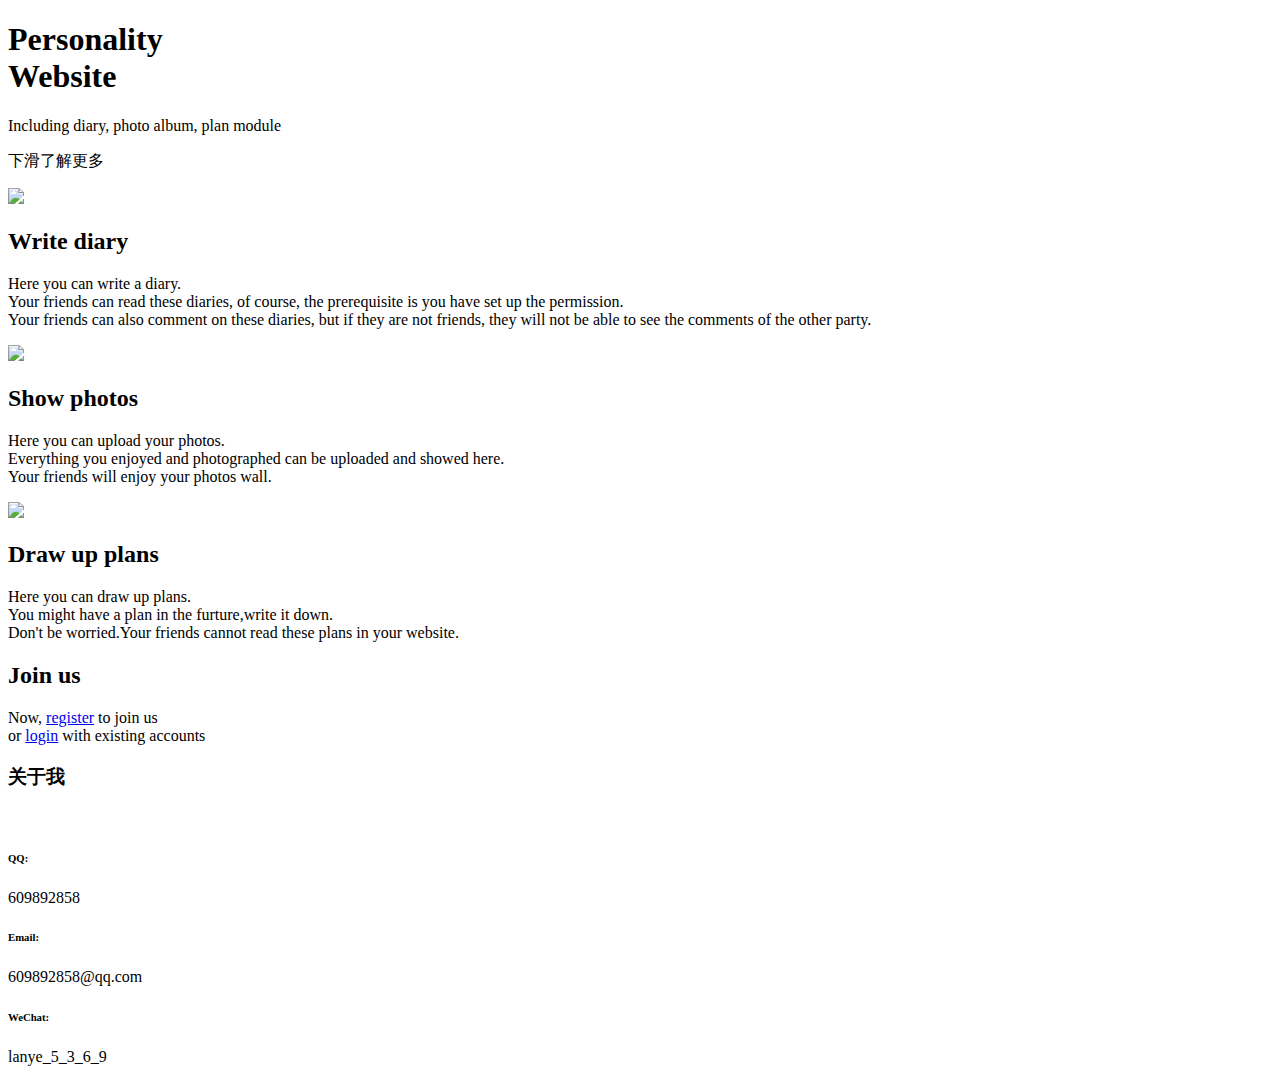
==== index.html @ df95a2cc "Create index.html" ====
<!DOCTYPE HTML>
<html>
    <head>
        <meta charset="utf-8">
        <title>Personality Website</title>
        <link rel="stylesheet" href="styles/index.css">
        <link rel="stylesheet" href="styles/myfont.css">
    </head>
    <body>
        <div id="page1">
            <div id="logo">
                <h1>Personality<br/>Website</h1>
                <p>Including diary, photo album, plan module</p>
            </div>
            <div id="showMore">
                <p>下滑了解更多<i class="iconfont">&#xe6a6;</i></p>
            </div>
        </div>
        <main>
            <div id="page2">
                <article>
                    <div class="img">
                        <a href="diary/diaryList.html"><img src="images/index-diary.jpg"></a>
                    </div>
                    <div>
                        <h2>Write diary</h2>
                        <p>Here you can write a diary.<br/>
                        Your friends can read these diaries, of course, the prerequisite is you have set up the permission.<br/>
                        Your friends can also comment on these diaries, but if they are not friends, they will not be able to see the comments of the other party.</p>
                    </div>
                </article>
                <article>
                    <div class="img">
                        <a href="photo/photoWall.html"><img src="images/index-camera.jpg"></a>
                    </div>
                    <div>
                        <h2>Show photos</h2>
                        <p>Here you can upload your photos.<br/>
                        Everything you enjoyed and photographed can be uploaded and showed here.<br/>
                        Your friends will enjoy your photos wall.
                    </div>
                </article>
                <article>
                    <div class="img">
                        <a href="plan/planList.html"><img src="images/index-calendar.jpg"></a>
                    </div>
                    <div>
                        <h2>Draw up plans</h2>
                        <p>Here you can draw up plans.<br/>
                        You might have a plan in the furture,write it down.<br/>
                        Don't be worried.Your friends cannot read these plans in your website.
                    </div>
                </article>
            </div>
            <div id="page3">
                <h2>Join us</h2>
                <p>Now, <a href="#">register</a> to join us<br>
                    or <a href="#">login</a> with existing accounts</p>
            </div>
            <footer>
                <h3>关于我</h3>
                <br>
                <div>
                    <h6>QQ:</h6>609892858<br>
                    <h6>Email:</h6>609892858@qq.com<br>
                    <h6>WeChat:</h6>lanye_5_3_6_9
                </div>
            </footer>
        </main>
    </body>
</html>
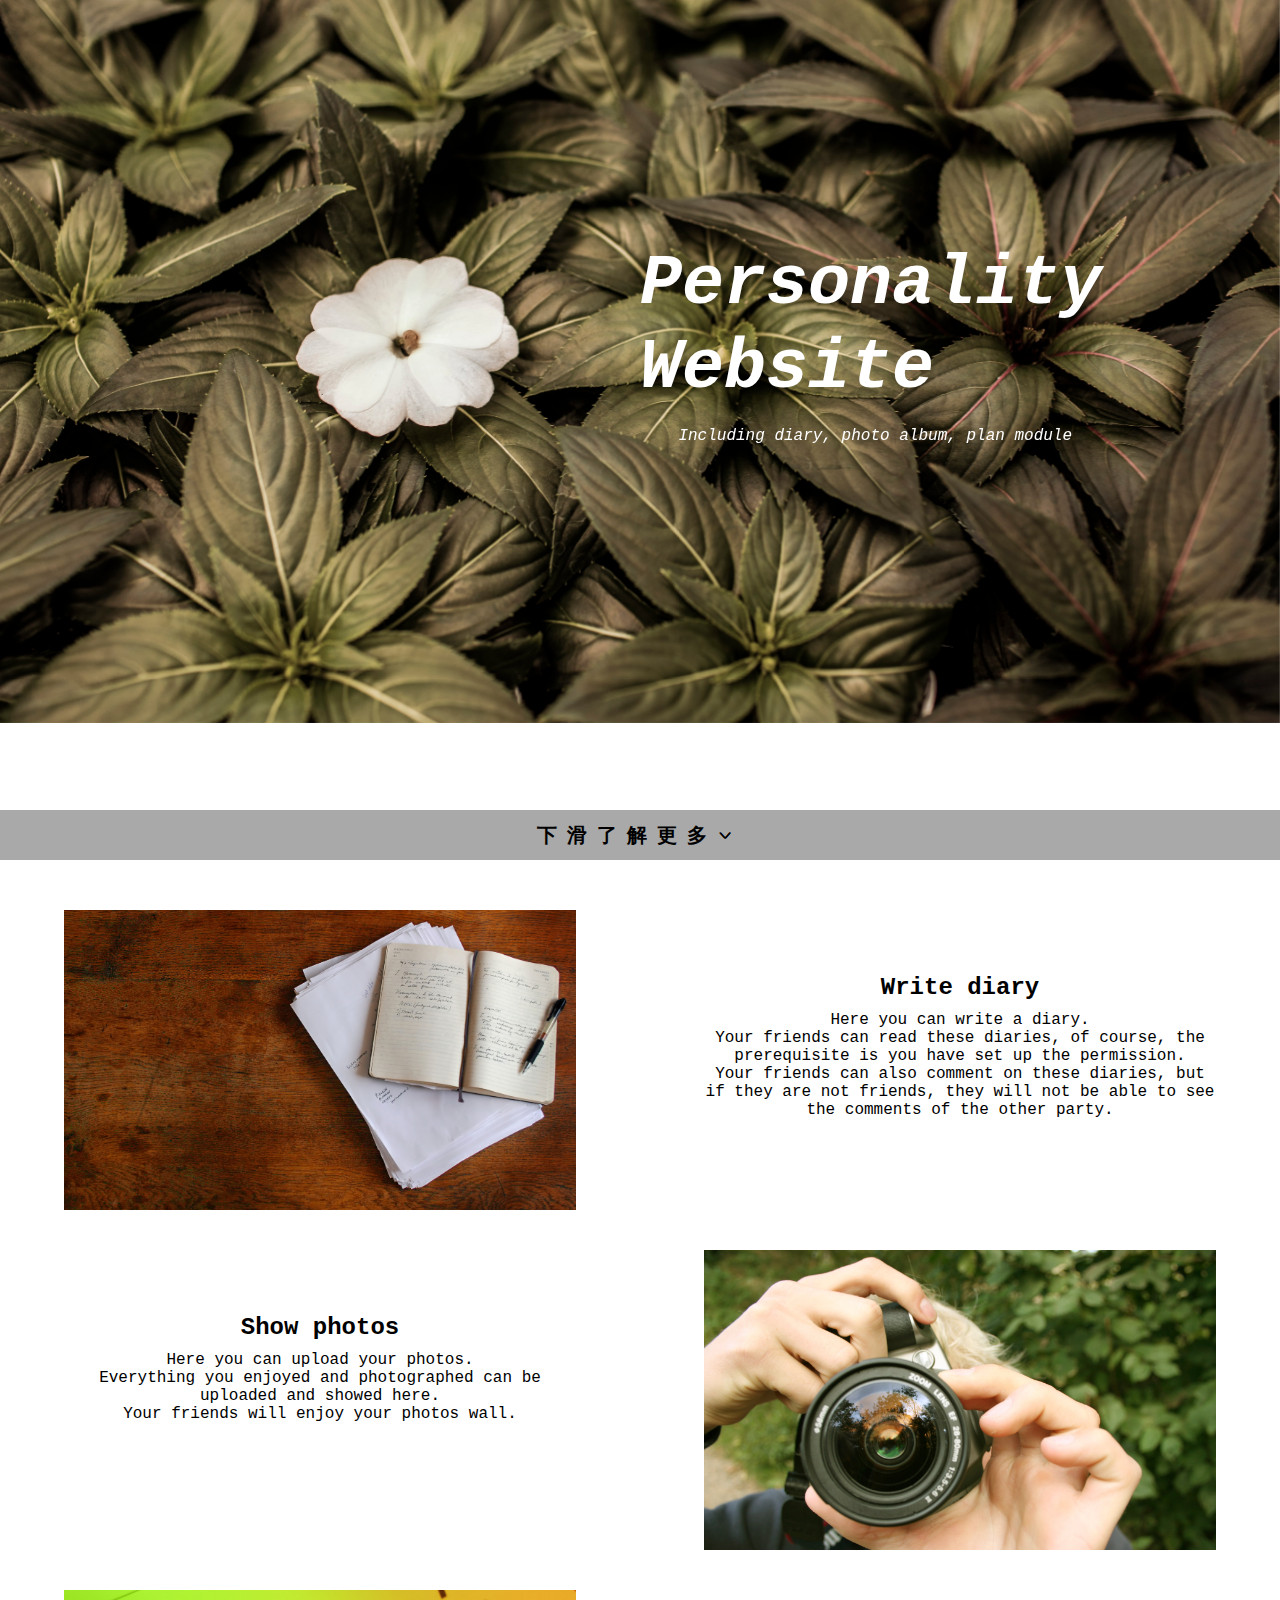
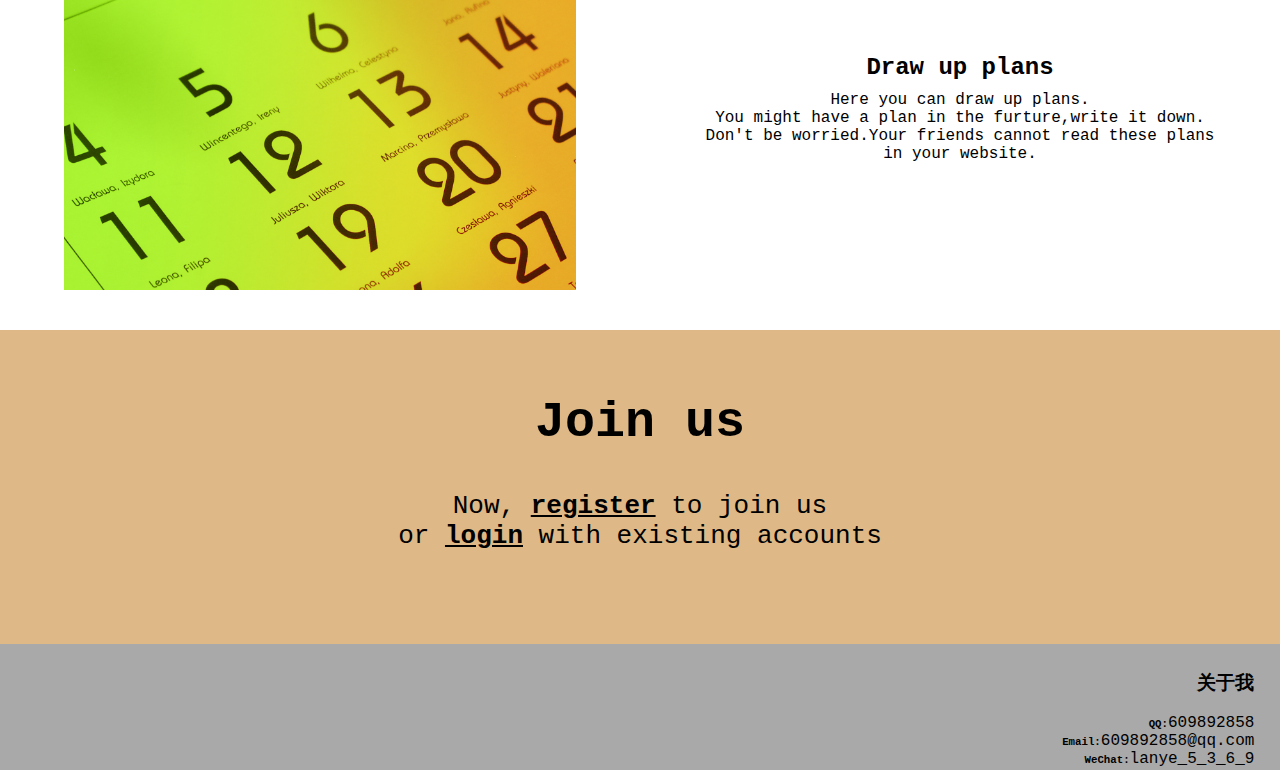
==== commit 5e1219ce: "Add files via upload" ====
--- a/index.html
+++ b/index.html
@@ -1,71 +1,72 @@
-<!DOCTYPE HTML>
-<html>
-    <head>
-        <meta charset="utf-8">
-        <title>Personality Website</title>
-        <link rel="stylesheet" href="styles/index.css">
-        <link rel="stylesheet" href="styles/myfont.css">
-    </head>
-    <body>
-        <div id="page1">
-            <div id="logo">
-                <h1>Personality<br/>Website</h1>
-                <p>Including diary, photo album, plan module</p>
-            </div>
-            <div id="showMore">
-                <p>下滑了解更多<i class="iconfont">&#xe6a6;</i></p>
-            </div>
-        </div>
-        <main>
-            <div id="page2">
-                <article>
-                    <div class="img">
-                        <a href="diary/diaryList.html"><img src="images/index-diary.jpg"></a>
-                    </div>
-                    <div>
-                        <h2>Write diary</h2>
-                        <p>Here you can write a diary.<br/>
-                        Your friends can read these diaries, of course, the prerequisite is you have set up the permission.<br/>
-                        Your friends can also comment on these diaries, but if they are not friends, they will not be able to see the comments of the other party.</p>
-                    </div>
-                </article>
-                <article>
-                    <div class="img">
-                        <a href="photo/photoWall.html"><img src="images/index-camera.jpg"></a>
-                    </div>
-                    <div>
-                        <h2>Show photos</h2>
-                        <p>Here you can upload your photos.<br/>
-                        Everything you enjoyed and photographed can be uploaded and showed here.<br/>
-                        Your friends will enjoy your photos wall.
-                    </div>
-                </article>
-                <article>
-                    <div class="img">
-                        <a href="plan/planList.html"><img src="images/index-calendar.jpg"></a>
-                    </div>
-                    <div>
-                        <h2>Draw up plans</h2>
-                        <p>Here you can draw up plans.<br/>
-                        You might have a plan in the furture,write it down.<br/>
-                        Don't be worried.Your friends cannot read these plans in your website.
-                    </div>
-                </article>
-            </div>
-            <div id="page3">
-                <h2>Join us</h2>
-                <p>Now, <a href="#">register</a> to join us<br>
-                    or <a href="#">login</a> with existing accounts</p>
-            </div>
-            <footer>
-                <h3>关于我</h3>
-                <br>
-                <div>
-                    <h6>QQ:</h6>609892858<br>
-                    <h6>Email:</h6>609892858@qq.com<br>
-                    <h6>WeChat:</h6>lanye_5_3_6_9
-                </div>
-            </footer>
-        </main>
-    </body>
-</html>
+<!DOCTYPE HTML>
+<html>
+    <head>
+        <meta charset="utf-8">
+        <title>Personality Website</title>
+        <link rel="stylesheet" href="styles/index.css">
+        <link rel="stylesheet" href="styles/myfont.css">
+    </head>
+    <body>
+        <div id="page1">
+            <div id="logo">
+                <img src="images/index-bgi.jpg">
+                <h1>Personality<br/>Website</h1>
+                <p>Including diary, photo album, plan module</p>
+            </div>
+            <div id="showMore">
+                <p>下滑了解更多<i class="iconfont">&#xe6a6;</i></p>
+            </div>
+        </div>
+        <main>
+            <div id="page2">
+                <article>
+                    <div class="img">
+                        <a href="diary/diaryList.html"><img src="images/index-diary.jpg"></a>
+                    </div>
+                    <div>
+                        <h2>Write diary</h2>
+                        <p>Here you can write a diary.<br/>
+                        Your friends can read these diaries, of course, the prerequisite is you have set up the permission.<br/>
+                        Your friends can also comment on these diaries, but if they are not friends, they will not be able to see the comments of the other party.</p>
+                    </div>
+                </article>
+                <article>
+                    <div class="img">
+                        <a href="photo/photoWall.html"><img src="images/index-camera.jpg"></a>
+                    </div>
+                    <div>
+                        <h2>Show photos</h2>
+                        <p>Here you can upload your photos.<br/>
+                        Everything you enjoyed and photographed can be uploaded and showed here.<br/>
+                        Your friends will enjoy your photos wall.
+                    </div>
+                </article>
+                <article>
+                    <div class="img">
+                        <a href="plan/planList.html"><img src="images/index-calendar.jpg"></a>
+                    </div>
+                    <div>
+                        <h2>Draw up plans</h2>
+                        <p>Here you can draw up plans.<br/>
+                        You might have a plan in the furture,write it down.<br/>
+                        Don't be worried.Your friends cannot read these plans in your website.
+                    </div>
+                </article>
+            </div>
+            <div id="page3">
+                <h2>Join us</h2>
+                <p>Now, <a href="#">register</a> to join us<br>
+                    or <a href="#">login</a> with existing accounts</p>
+            </div>
+            <footer>
+                <h3>关于我</h3>
+                <br>
+                <div>
+                    <h6>QQ:</h6>609892858<br>
+                    <h6>Email:</h6>609892858@qq.com<br>
+                    <h6>WeChat:</h6>lanye_5_3_6_9
+                </div>
+            </footer>
+        </main>
+    </body>
+</html>--- a/styles/index.css
+++ b/styles/index.css
@@ -0,0 +1,126 @@
+*{
+    margin: 0;
+    padding: 0;
+}
+body{
+    overflow-x: hidden;
+    font-family: 'Courier New', Courier, monospace;
+}
+div#page1{
+    width: 100%;
+    height: 910;
+}
+div#logo{
+    height: 810px;
+}
+div#logo > img{
+    width: 100%;
+    position: fixed;
+    z-index: -1000;
+}
+div#logo > h1,div#logo > p{
+    font-style: italic;
+    line-height: 1.2em;
+    color: white;
+    position: relative;
+}
+div#logo > h1{
+    font-size:70px;
+    font-weight: bold;
+    left: 50%;
+    top: 30%;
+}
+div#logo > p{
+    font-size: 16px;
+    left: 53%;
+    top: 32%;
+}
+div#showMore{
+    height: 50px;
+    background-color: darkgray;
+    position: relative;
+    bottom: 0;
+    left: 0;
+}
+div#showMore > p{
+    font-family: "仿宋";
+    font-weight: bold;
+    font-size: 20px;
+    letter-spacing: 0.5em;
+    position: absolute;
+    top: 50%;
+    left: 50%;
+    transform: translate(-50%,-50%);
+    -webkit-transform: translate(-50%,-50%);
+    -moz-transform: translate(-50%,-50%);
+    -ms-transform: translate(-50%,-50%);
+}
+main{
+    background-color: #fff;
+    padding-top: 50px;
+}
+div#page2{
+    width: 100%;
+}
+article{
+    height: 300px;
+    margin-bottom: 40px;
+    display: flex;
+    flex-wrap: nowrap;
+    justify-content: space-around;
+}
+article:nth-of-type(2){
+    flex-direction: row-reverse;
+}
+div.img{
+    width: 40%;
+    overflow: hidden;
+}
+div.img img{
+    width: 100%;
+}
+div.img + div{
+    width: 40%;
+    padding-top: 5%; 
+    text-align: center;
+}
+div.img + div > h2{
+    margin-bottom: 10px;
+}
+div#page3{
+    height: 250px;
+    padding-top: 5%;
+    text-align: center;
+    background-color: burlywood;
+}
+div#page3,footer{
+    display: flex;
+    flex-direction: column;
+}
+div#page3 > h2{
+    font-size: 50px;
+    margin-bottom: 40px;
+}
+div#page3 > p{
+    font-size: 26px;
+}
+div#page3 a{
+    font-weight: bold;
+    color: black;
+}
+div#page3 a:visited{
+    color: gray;
+}
+footer{
+    height: 100px;
+    padding-top: 2%;
+    padding-right:2%; 
+    text-align: right;
+    background-color: darkgray;
+}
+footer > h3{
+    font-family: "仿宋";
+}
+footer > div > h6{
+    display: inline;
+}--- a/styles/myfont.css
+++ b/styles/myfont.css
@@ -0,0 +1,15 @@
+@font-face {
+    font-family: 'iconfont';
+    src: url('../fonts/iconfont.eot');
+    src: url('../fonts/iconfont.eot?#iefix') format('embedded-opentype'),
+    url('../fonts/iconfont.woff') format('woff'),
+    url('../fonts/iconfont.ttf') format('truetype'),
+    url('../fonts/iconfont.svg#iconfont') format('svg');
+}
+.iconfont{
+    font-family:"iconfont" !important;
+    font-size:16px;font-style:normal;
+    -webkit-font-smoothing: antialiased;
+    -webkit-text-stroke-width: 0.2px;
+    -moz-osx-font-smoothing: grayscale;
+}
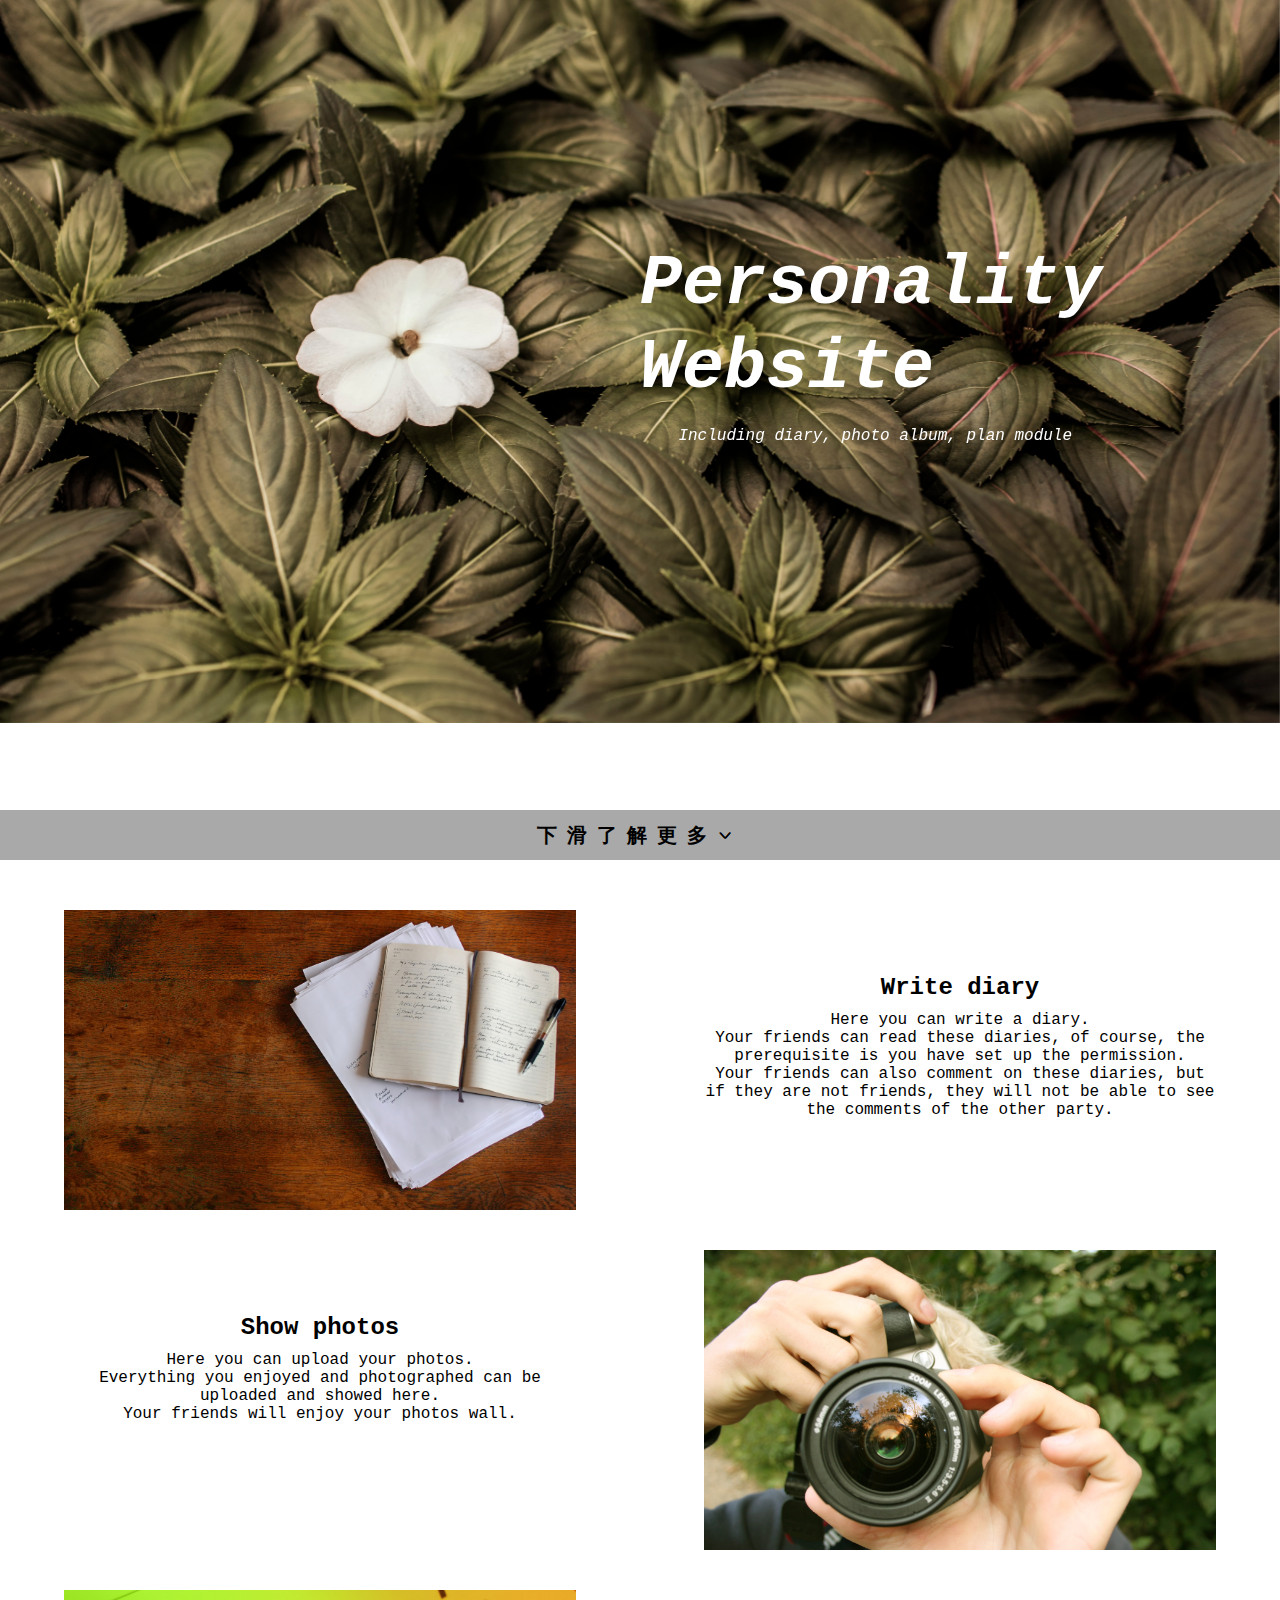
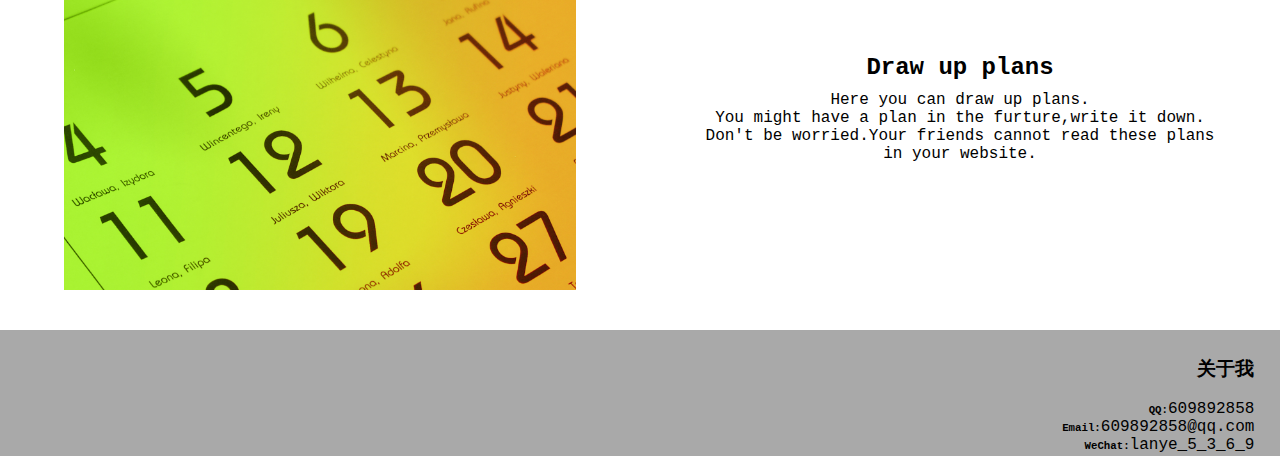
==== commit a19e8246: "Update index.html" ====
--- a/index.html
+++ b/index.html
@@ -53,11 +53,11 @@
                     </div>
                 </article>
             </div>
-            <div id="page3">
+            <!-- <div id="page3">
                 <h2>Join us</h2>
                 <p>Now, <a href="#">register</a> to join us<br>
                     or <a href="#">login</a> with existing accounts</p>
-            </div>
+            </div> -->
             <footer>
                 <h3>关于我</h3>
                 <br>
@@ -69,4 +69,4 @@
             </footer>
         </main>
     </body>
-</html>+</html>
